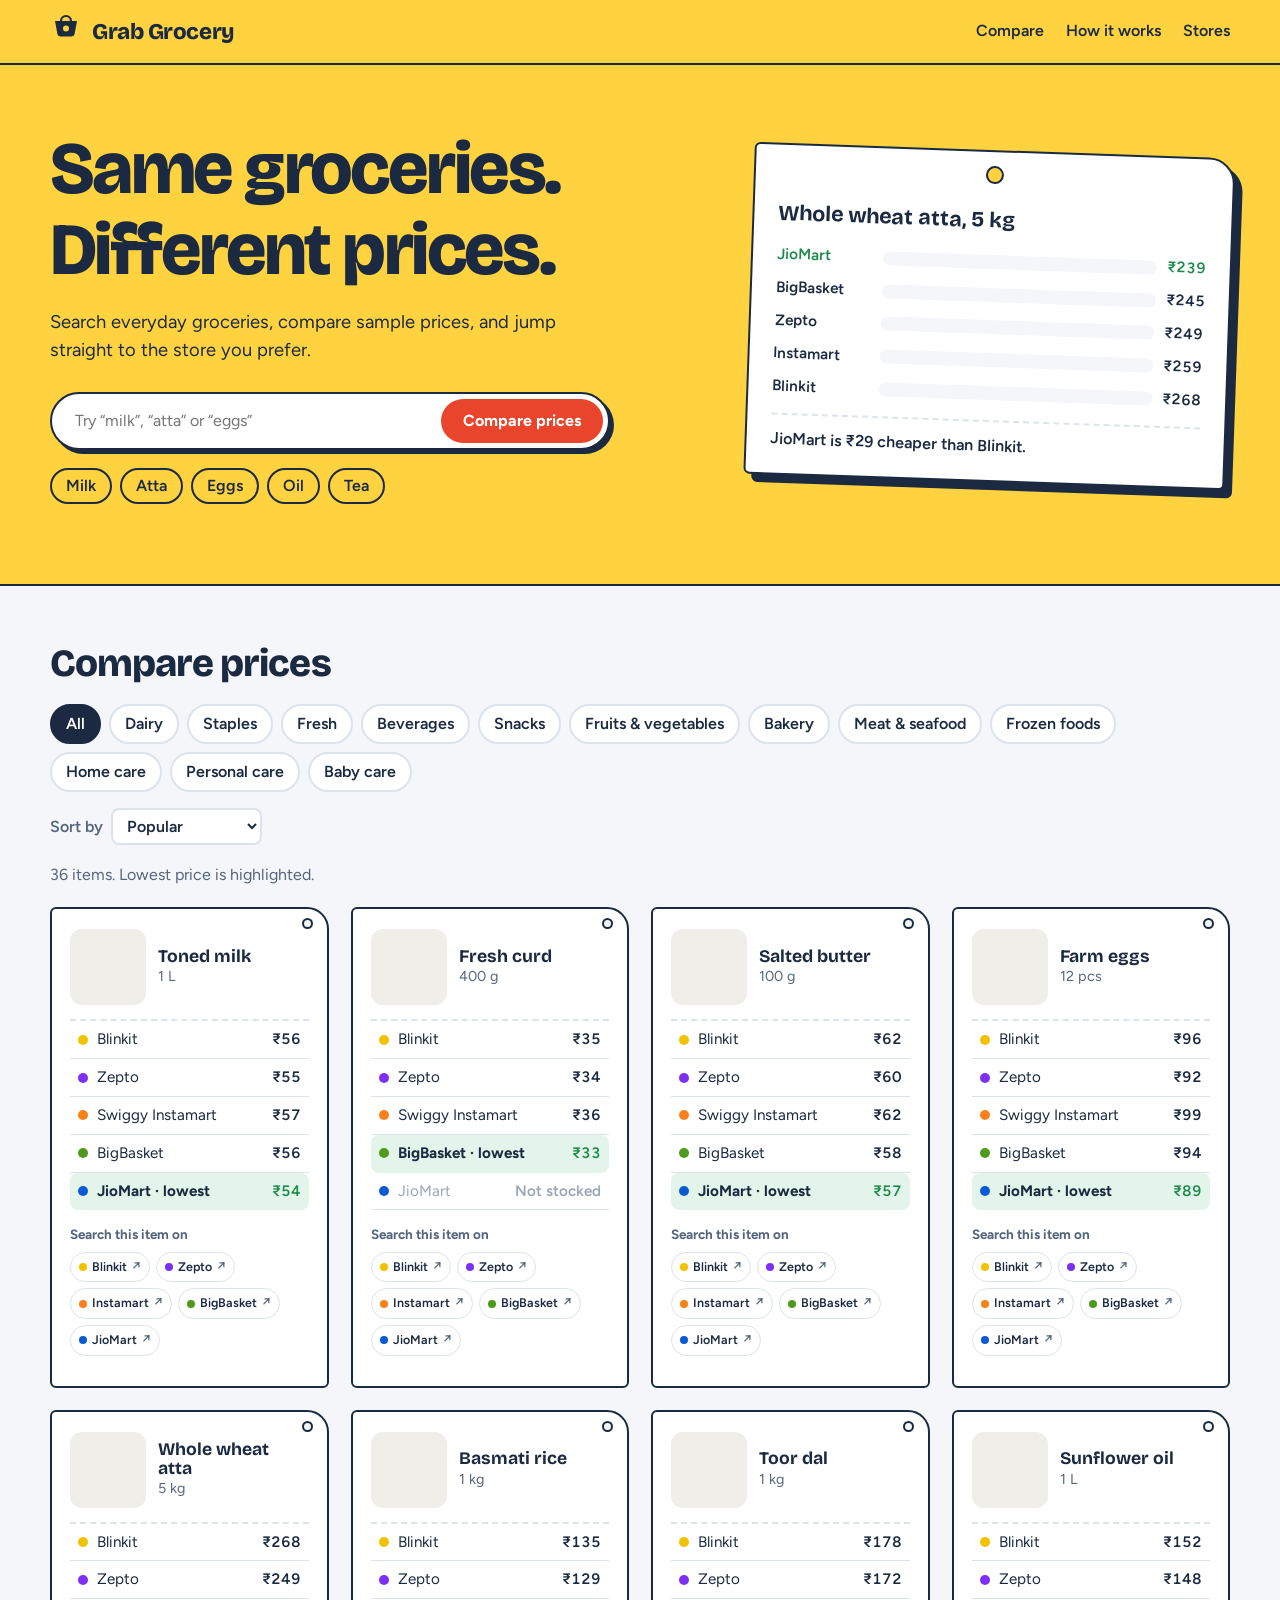
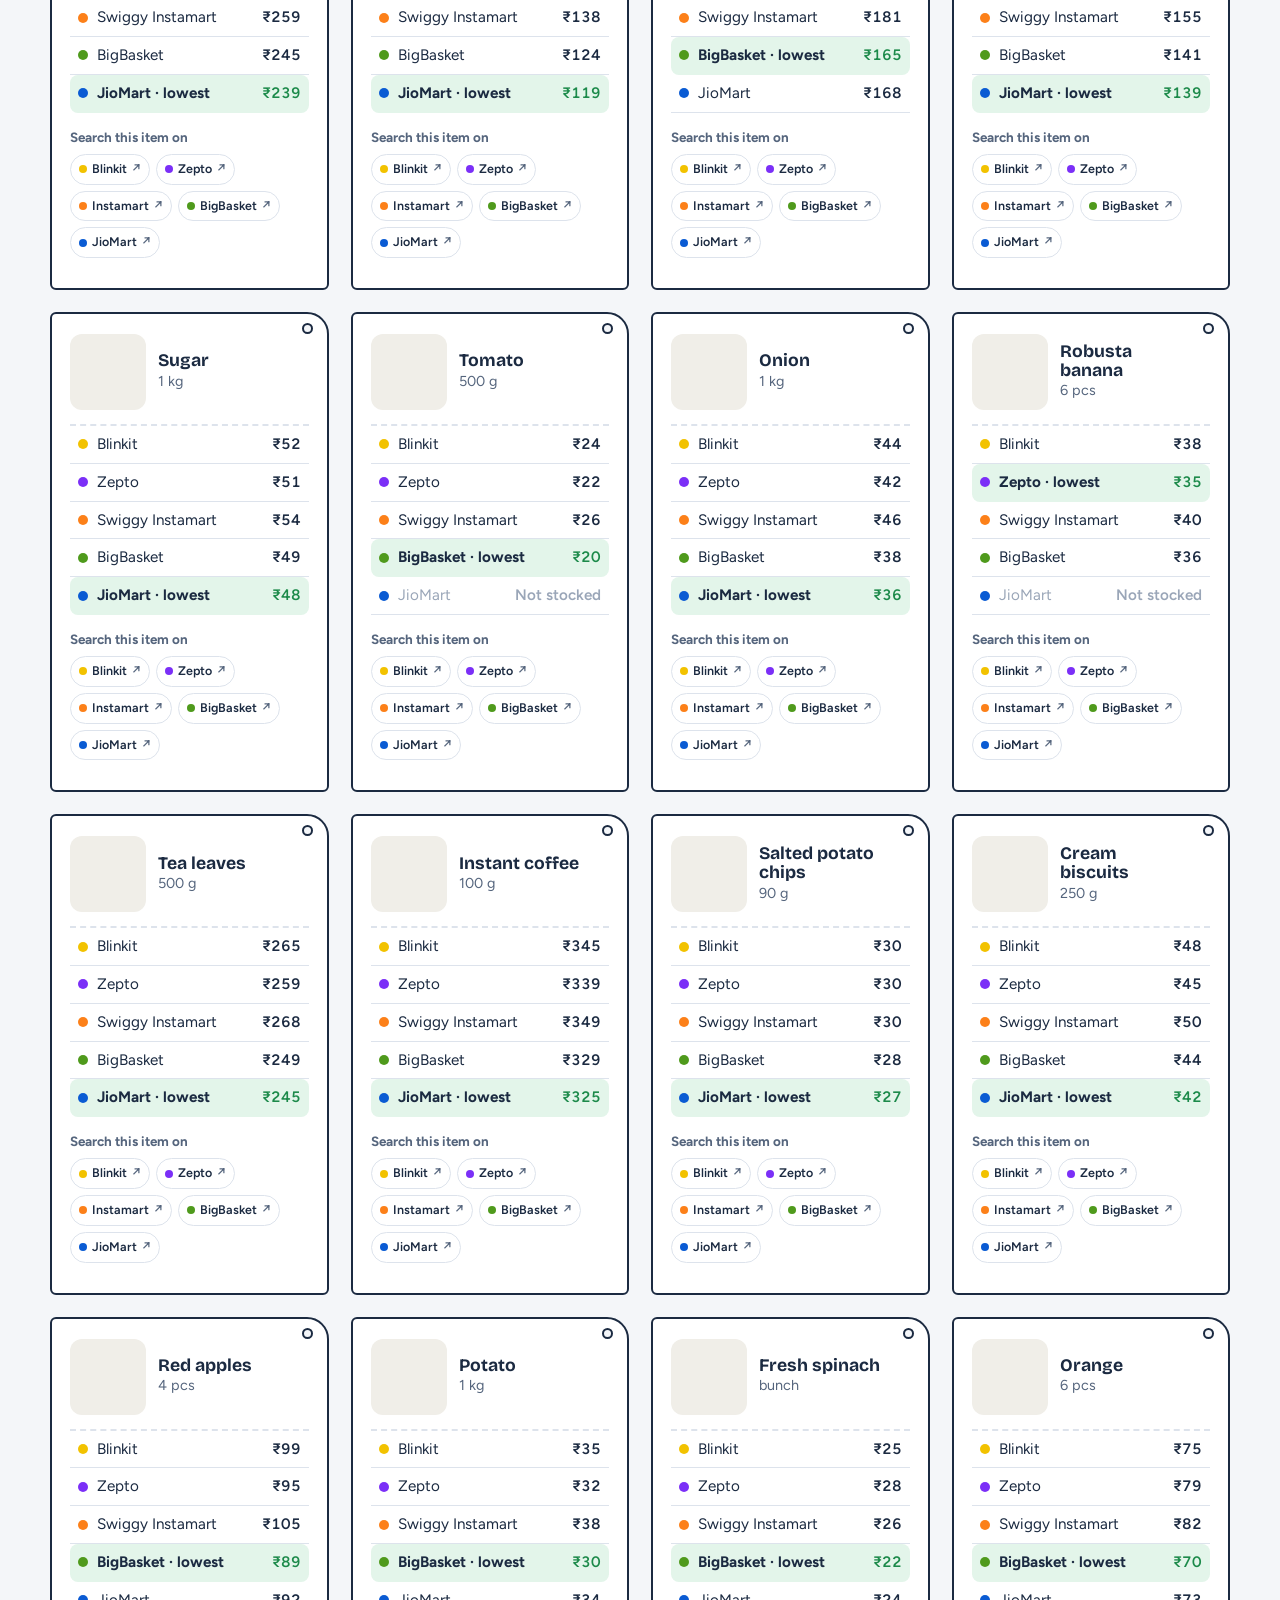
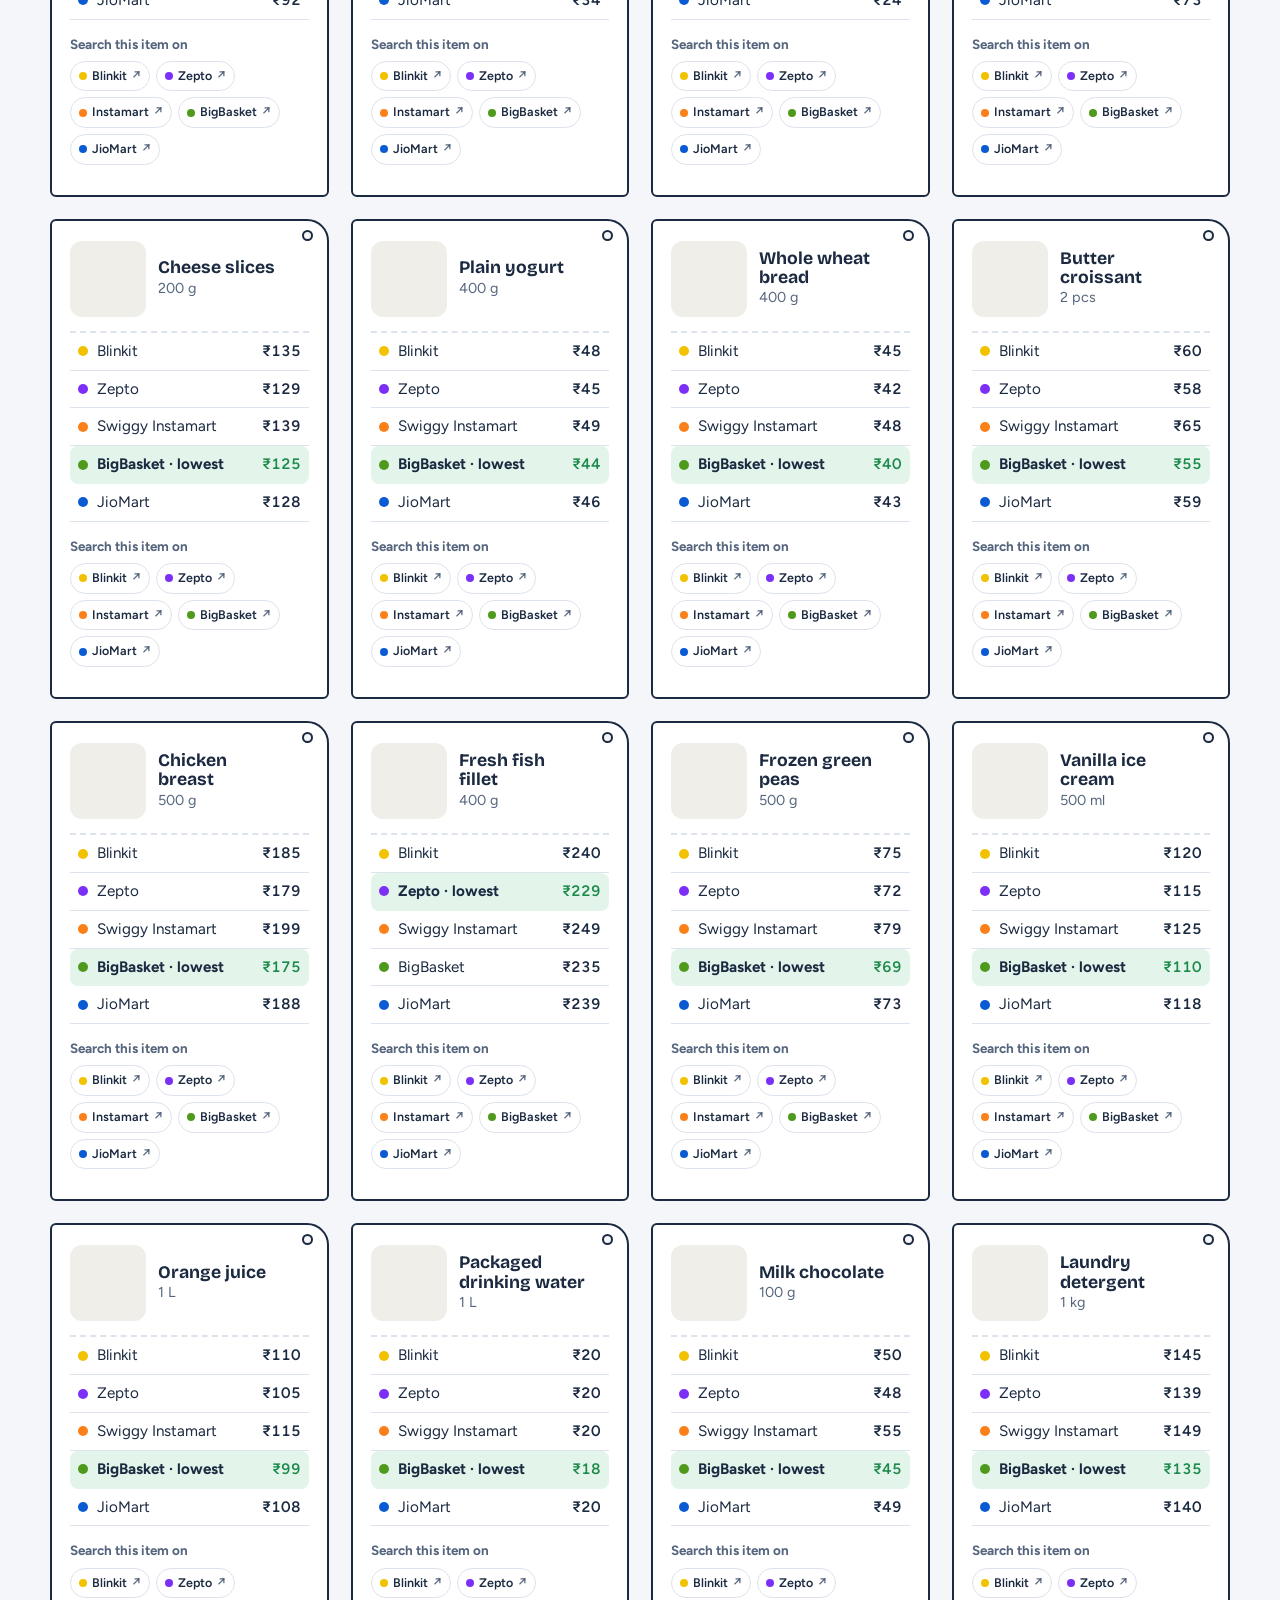
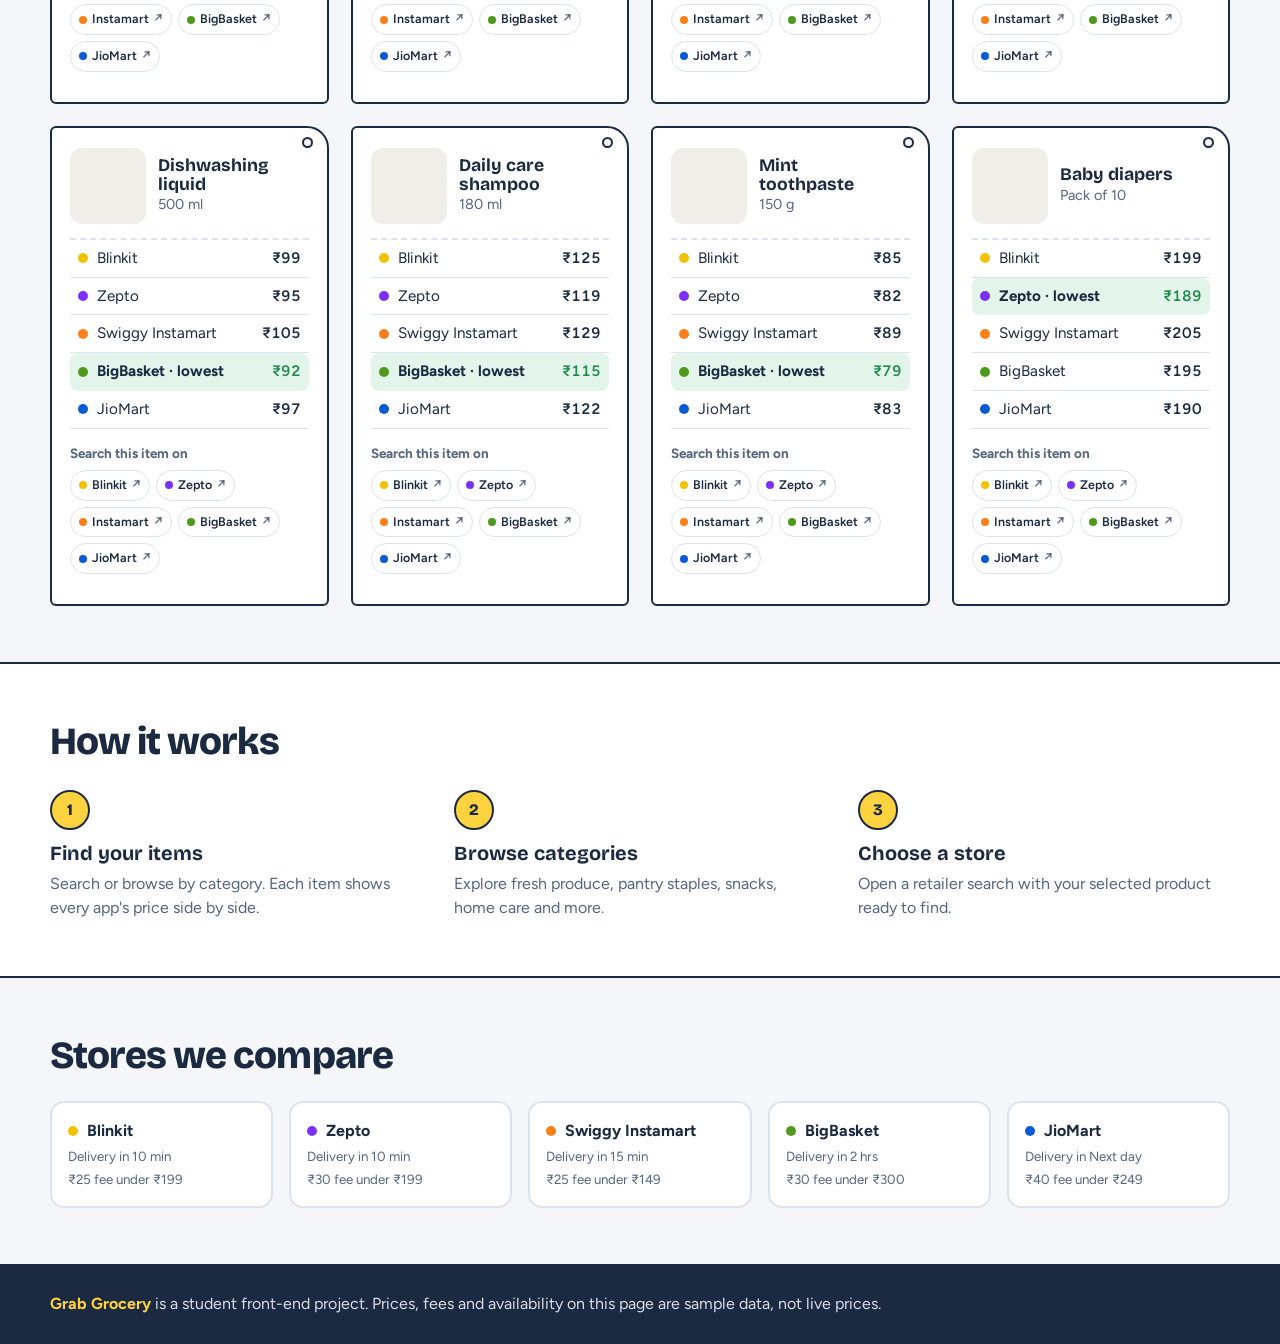
==== index.html @ 18105a71 "first commit" ====
<!DOCTYPE html>
<html lang="en">
<head>
  <meta charset="UTF-8" />
  <meta name="viewport" content="width=device-width, initial-scale=1" />
  <title>Grab Grocery – Compare grocery prices across apps</title>
  <meta name="description" content="Browse grocery categories, compare sample prices, and search products across popular delivery apps." />
  <link rel="preconnect" href="https://fonts.googleapis.com" />
  <link rel="preconnect" href="https://fonts.gstatic.com" crossorigin />
  <link href="https://fonts.googleapis.com/css2?family=Bricolage+Grotesque:opsz,wght@12..96,500;12..96,700;12..96,800&family=Figtree:wght@400;500;600;700&display=swap" rel="stylesheet" />
  <link rel="stylesheet" href="style.css" />
</head>
<body>

  <header class="site-header">
    <a class="brand" href="#top" aria-label="Grab Grocery home">
      <span class="brand-mark" aria-hidden="true">
        <svg viewBox="0 0 32 32" width="32" height="32"><path d="M5 9h22l-2.4 13a3 3 0 0 1-3 2.4H10.4a3 3 0 0 1-3-2.4L5 9Z" fill="#1B2A41"/><path d="M11 9a5 5 0 0 1 10 0" fill="none" stroke="#1B2A41" stroke-width="2.2" stroke-linecap="round"/><circle cx="16" cy="16.5" r="3" fill="#FFD23F"/></svg>
      </span>
      <span class="brand-name">Grab Grocery</span>
    </a>
    <nav class="nav" aria-label="Main">
      <a href="#products">Compare</a>
      <a href="#how">How it works</a>
      <a href="#stores">Stores</a>
    </nav>
  </header>

  <main id="top">

    <!-- HERO -->
    <section class="hero">
      <div class="hero-text">
        <h1>Same groceries.<br />Different prices.</h1>
        <p class="hero-sub">Search everyday groceries, compare sample prices, and jump straight to the store you prefer.</p>

        <form class="hero-search" id="heroSearch" role="search">
          <label class="visually-hidden" for="searchInput">Search groceries</label>
          <input id="searchInput" type="search" placeholder="Try “milk”, “atta” or “eggs”" autocomplete="off" />
          <button type="submit">Compare prices</button>
        </form>

        <ul class="quick-picks" aria-label="Popular searches">
          <li><button type="button" data-search="milk">Milk</button></li>
          <li><button type="button" data-search="atta">Atta</button></li>
          <li><button type="button" data-search="eggs">Eggs</button></li>
          <li><button type="button" data-search="oil">Oil</button></li>
          <li><button type="button" data-search="tea">Tea</button></li>
        </ul>
      </div>

      <aside class="hero-tag" aria-label="Example price comparison">
        <div class="tag-hole" aria-hidden="true"></div>
        <p class="tag-item">Toned milk, 1 L</p>
        <ul class="tag-bars" id="heroBars"></ul>
        <p class="tag-note" id="heroNote"></p>
      </aside>
    </section>

    <!-- PRODUCTS -->
    <section class="shop" id="products">
      <div class="shop-head">
        <h2>Compare prices</h2>
        <div class="controls">
          <div class="chips" id="chips" role="tablist" aria-label="Categories"></div>
          <label class="sort">
            <span>Sort by</span>
            <select id="sortSelect">
              <option value="relevance">Popular</option>
              <option value="saving">Biggest saving</option>
              <option value="low">Lowest price</option>
              <option value="name">Name A–Z</option>
            </select>
          </label>
        </div>
      </div>

      <p class="result-line" id="resultLine" aria-live="polite"></p>
      <div class="grid" id="grid"></div>
      <div class="empty" id="empty" hidden>
        <p><strong>No items match that search.</strong></p>
        <p>Check the spelling, or clear the search to see everything.</p>
        <button type="button" id="clearSearch">Clear search</button>
      </div>
    </section>

    <!-- HOW -->
    <section class="how" id="how">
      <h2>How it works</h2>
      <ol class="steps">
        <li><h3>Find your items</h3><p>Search or browse by category. Each item shows every app's price side by side.</p></li>
        <li><h3>Browse categories</h3><p>Explore fresh produce, pantry staples, snacks, home care and more.</p></li>
        <li><h3>Choose a store</h3><p>Open a retailer search with your selected product ready to find.</p></li>
      </ol>
    </section>

    <!-- STORES -->
    <section class="stores" id="stores">
      <h2>Stores we compare</h2>
      <ul class="store-list" id="storeList"></ul>
    </section>
  </main>

  <footer class="site-footer">
    <p><strong>Grab Grocery</strong> is a student front-end project. Prices, fees and availability on this page are sample data, not live prices.</p>
  </footer>

  <script src="script.js"></script>
</body>
</html>
---- style.css ----
/* ---------- Tokens ---------- */
:root {
  --sun: #ffd23f;
  --sun-deep: #f5b800;
  --ink: #1b2a41;
  --ink-soft: #55657d;
  --tomato: #e8452c;
  --leaf: #1c8a4a;
  --leaf-bg: #e3f5ea;
  --paper: #ffffff;
  --page: #f4f6f9;
  --line: #dde3ec;

  --font-display: "Bricolage Grotesque", "Trebuchet MS", system-ui, sans-serif;
  --font-body: "Figtree", system-ui, -apple-system, "Segoe UI", sans-serif;

  --r-sm: 8px;
  --r-md: 14px;
  --r-pill: 999px;
  --wrap: 1180px;
}

*, *::before, *::after { box-sizing: border-box; }
html { scroll-behavior: smooth; }
body {
  margin: 0;
  font-family: var(--font-body);
  font-size: 16px;
  line-height: 1.5;
  color: var(--ink);
  background: var(--page);
}
h1, h2, h3 { font-family: var(--font-display); line-height: 1.1; margin: 0; }
p { margin: 0; }
ul, ol { list-style: none; margin: 0; padding: 0; }
button, input, select { font: inherit; color: inherit; }
button { cursor: pointer; }
a { color: inherit; }
:focus-visible { outline: 3px solid var(--tomato); outline-offset: 2px; }
.visually-hidden {
  position: absolute; width: 1px; height: 1px; overflow: hidden;
  clip: rect(0 0 0 0); white-space: nowrap;
}

/* ---------- Header ---------- */
.site-header {
  position: sticky; top: 0; z-index: 20;
  display: flex; align-items: center; gap: 28px;
  padding: 12px max(20px, calc((100vw - var(--wrap)) / 2));
  background: var(--sun);
  border-bottom: 2px solid var(--ink);
}
.brand { display: flex; align-items: center; gap: 10px; text-decoration: none; }
.brand-name { font-family: var(--font-display); font-weight: 800; font-size: 1.4rem; letter-spacing: -0.02em; }
.nav { display: flex; gap: 22px; margin-left: auto; font-weight: 600; }
.nav a { text-decoration: none; padding: 4px 0; border-bottom: 2px solid transparent; }
.nav a:hover { border-bottom-color: var(--ink); }

/* ---------- Hero ---------- */
.hero {
  display: grid; grid-template-columns: 1.15fr 0.85fr; gap: 48px; align-items: center;
  padding: 64px max(20px, calc((100vw - var(--wrap)) / 2)) 80px;
  background: var(--sun);
  border-bottom: 2px solid var(--ink);
}
.hero h1 { font-size: clamp(2.6rem, 6vw, 4.6rem); font-weight: 800; letter-spacing: -0.035em; }
.hero-sub { margin-top: 18px; max-width: 46ch; font-size: 1.15rem; }

.hero-search {
  display: flex; margin-top: 28px; max-width: 560px;
  background: #fff; border: 2px solid var(--ink); border-radius: var(--r-pill);
  padding: 5px; box-shadow: 4px 4px 0 var(--ink);
}
.hero-search input {
  flex: 1; min-width: 0; border: 0; background: transparent; padding: 10px 18px; outline: none;
}
.hero-search input:focus-visible { outline: none; }
.hero-search:focus-within { outline: 3px solid var(--tomato); outline-offset: 3px; }
.hero-search button {
  border: 0; background: var(--tomato); color: #fff; font-weight: 700;
  padding: 10px 22px; border-radius: var(--r-pill);
}
.hero-search button:hover { background: #cf371f; }

.quick-picks { display: flex; flex-wrap: wrap; gap: 8px; margin-top: 18px; }
.quick-picks button {
  background: transparent; border: 2px solid var(--ink); border-radius: var(--r-pill);
  padding: 4px 14px; font-weight: 600;
}
.quick-picks button:hover { background: var(--ink); color: var(--sun); }

/* The hero's price tag */
.hero-tag {
  position: relative; background: #fff; border: 2px solid var(--ink);
  border-radius: 6px 26px 6px 6px; padding: 52px 24px 22px;
  box-shadow: 8px 8px 0 var(--ink); transform: rotate(2deg);
}
.tag-hole {
  position: absolute; top: 14px; left: 50%; width: 18px; height: 18px; margin-left: -9px;
  border-radius: 50%; background: var(--sun); border: 2px solid var(--ink);
}
.tag-item { font-family: var(--font-display); font-weight: 700; font-size: 1.35rem; margin-bottom: 14px; }
.tag-bars { display: grid; gap: 10px; }
.tag-bars li { display: grid; grid-template-columns: 96px 1fr auto; align-items: center; gap: 10px; font-weight: 600; font-size: 0.95rem; }
.bar-track { height: 14px; background: var(--page); border-radius: var(--r-pill); overflow: hidden; }
.bar-fill {
  height: 100%; width: 0; background: var(--ink-soft); border-radius: var(--r-pill);
  transition: width 0.9s cubic-bezier(.2,.8,.2,1);
}
.tag-bars li.cheapest .bar-fill { background: var(--leaf); }
.tag-bars li.cheapest { color: var(--leaf); }
.tag-note { margin-top: 16px; padding-top: 12px; border-top: 2px dashed var(--line); font-weight: 600; }

/* ---------- Shop ---------- */
.shop, .how, .stores { padding: 56px max(20px, calc((100vw - var(--wrap)) / 2)); }
.shop-head { display: flex; flex-wrap: wrap; align-items: end; justify-content: space-between; gap: 20px; }
.shop h2, .how h2, .stores h2 { font-size: clamp(1.8rem, 3.5vw, 2.4rem); font-weight: 800; letter-spacing: -0.025em; }
.controls { display: flex; flex-wrap: wrap; align-items: center; gap: 16px; }
.chips { display: flex; flex-wrap: wrap; gap: 8px; }
.chip {
  background: #fff; border: 2px solid var(--line); border-radius: var(--r-pill);
  padding: 6px 14px; font-weight: 600;
}
.chip:hover { border-color: var(--ink); }
.chip[aria-selected="true"] { background: var(--ink); border-color: var(--ink); color: #fff; }
.sort { display: flex; align-items: center; gap: 8px; font-weight: 600; color: var(--ink-soft); }
.sort select {
  border: 2px solid var(--line); border-radius: var(--r-sm); padding: 6px 10px; background: #fff; color: var(--ink);
}
.result-line { margin: 18px 0 20px; color: var(--ink-soft); }

.grid { display: grid; grid-template-columns: repeat(auto-fill, minmax(255px, 1fr)); gap: 22px; }

/* Product = shelf price tag */
.card {
  position: relative; background: var(--paper);
  border: 2px solid var(--ink); border-radius: 6px 22px 6px 6px;
  padding: 20px 18px 16px; display: flex; flex-direction: column;
}
.card::before {
  content: ""; position: absolute; top: 9px; right: 14px; width: 11px; height: 11px;
  border-radius: 50%; background: var(--page); border: 2px solid var(--ink);
}
.card-top { display: flex; gap: 12px; align-items: center; padding-right: 22px; }
.product-image { width: 76px; height: 76px; flex: 0 0 76px; border-radius: 12px; object-fit: cover; background: #f0eee8; }
.card h3 { font-size: 1.1rem; font-weight: 700; }
.size { color: var(--ink-soft); font-size: 0.9rem; }

.prices { margin: 14px 0; border-top: 2px dashed var(--line); }
.prices li {
  display: grid; grid-template-columns: 10px 1fr auto; align-items: center; gap: 9px;
  padding: 7px 8px; border-bottom: 1px solid var(--line); font-size: 0.95rem;
}
.dot { width: 10px; height: 10px; border-radius: 50%; }
.prices .best { background: var(--leaf-bg); border-radius: var(--r-sm); border-bottom-color: transparent; font-weight: 700; }
.prices .best .price { color: var(--leaf); }
.prices .out { color: #9aa6b8; }
.price { font-weight: 600; font-variant-numeric: tabular-nums; }

.store-choices { margin: 0 0 14px; }
.store-choices > p { color: var(--ink-soft); font-size: 0.84rem; font-weight: 700; margin-bottom: 7px; }
.store-choices > div { display: flex; flex-wrap: wrap; gap: 6px; }
.store-choice {
  display: inline-flex; align-items: center; gap: 5px; padding: 5px 8px;
  border: 1px solid var(--line); border-radius: var(--r-pill); background: #fff;
  color: var(--ink); font-size: 0.78rem; font-weight: 600; text-decoration: none;
}
.store-choice:hover { border-color: var(--ink); background: var(--page); }
.store-choice .dot { width: 8px; height: 8px; }
.store-choice > span:last-child { color: var(--ink-soft); }


.empty { text-align: center; padding: 56px 0; color: var(--ink-soft); }
.empty button { margin-top: 14px; background: var(--ink); color: #fff; border: 0; padding: 9px 20px; border-radius: var(--r-pill); font-weight: 700; }

/* ---------- How / Stores ---------- */
.how { background: #fff; border-block: 2px solid var(--ink); }
.steps { display: grid; grid-template-columns: repeat(3, 1fr); gap: 32px; margin-top: 28px; counter-reset: step; }
.steps li { counter-increment: step; position: relative; padding-top: 52px; }
.steps li::before {
  content: counter(step); position: absolute; top: 0; left: 0;
  width: 40px; height: 40px; display: grid; place-items: center;
  background: var(--sun); border: 2px solid var(--ink); border-radius: 50%;
  font-family: var(--font-display); font-weight: 800;
}
.steps h3 { font-size: 1.25rem; margin-bottom: 8px; }
.steps p { color: var(--ink-soft); max-width: 36ch; }

.store-list { display: grid; grid-template-columns: repeat(auto-fit, minmax(200px, 1fr)); gap: 16px; margin-top: 24px; }
.store-list li { background: #fff; border: 2px solid var(--line); border-radius: var(--r-md); padding: 16px; display: grid; gap: 4px; }
.store-list .store-name { display: flex; align-items: center; gap: 9px; font-weight: 700; }
.store-list small { color: var(--ink-soft); }

.site-footer { background: var(--ink); color: #d8dfeb; padding: 28px max(20px, calc((100vw - var(--wrap)) / 2)); }
.site-footer strong { color: var(--sun); }

/* ---------- Responsive ---------- */
@media (max-width: 860px) {
  .hero { grid-template-columns: 1fr; padding-bottom: 56px; }
  .hero-tag { transform: none; max-width: 480px; }
  .steps { grid-template-columns: 1fr; }
  .nav { display: none; }
}
@media (max-width: 480px) {
  .hero-search { flex-direction: column; border-radius: var(--r-md); gap: 6px; }
  .hero-search button { width: 100%; }
  .tag-bars li { grid-template-columns: 82px 1fr auto; font-size: 0.88rem; }
}
@media (prefers-reduced-motion: reduce) {
  * { animation: none !important; transition: none !important; scroll-behavior: auto !important; }
}
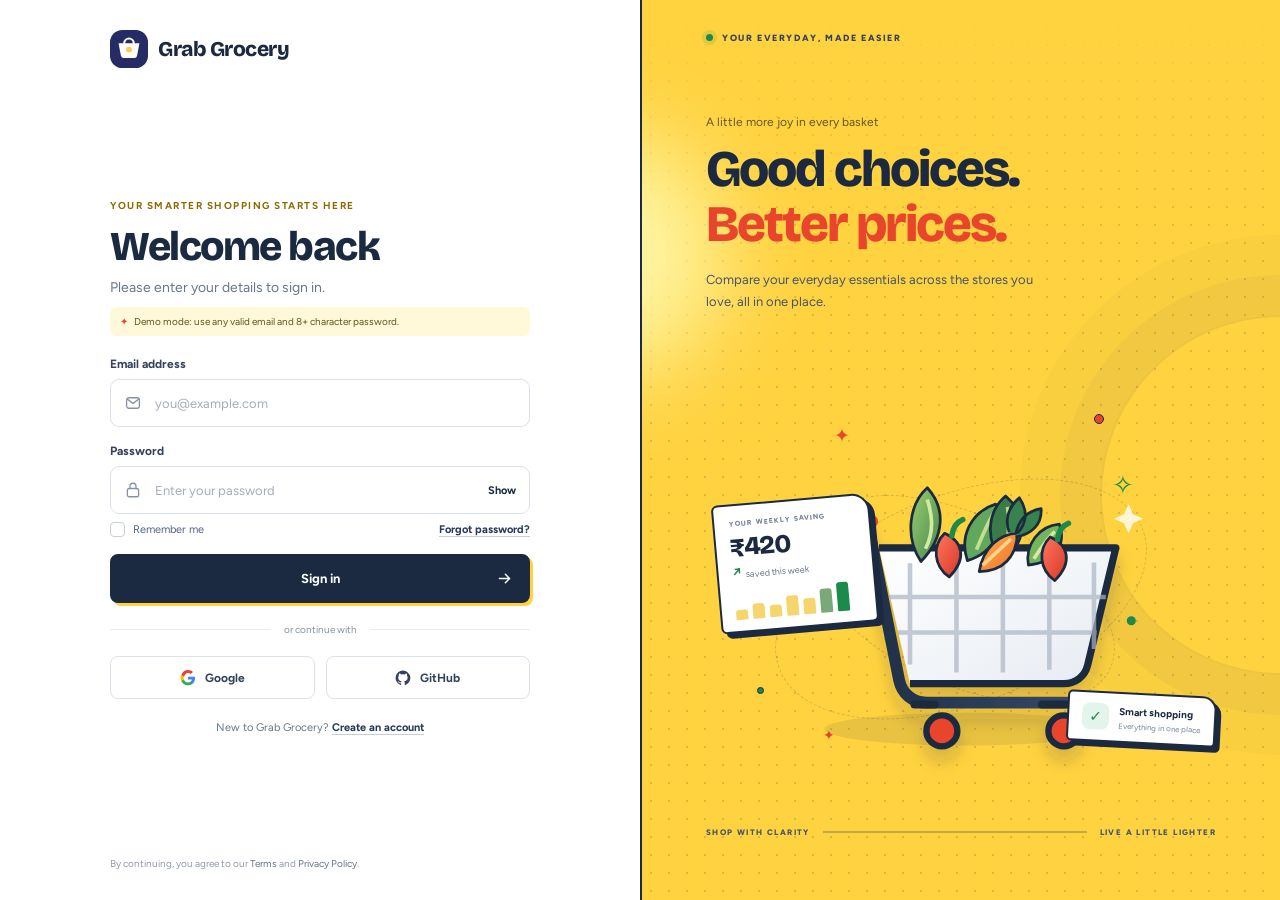
==== commit 2aeb1879: "Update website pages and add login and profile features" ====
--- a/index.html
+++ b/index.html
@@ -1,110 +1,114 @@
-<!DOCTYPE html>
+﻿<!doctype html>
 <html lang="en">
 <head>
-  <meta charset="UTF-8" />
-  <meta name="viewport" content="width=device-width, initial-scale=1" />
-  <title>Grab Grocery – Compare grocery prices across apps</title>
-  <meta name="description" content="Browse grocery categories, compare sample prices, and search products across popular delivery apps." />
-  <link rel="preconnect" href="https://fonts.googleapis.com" />
-  <link rel="preconnect" href="https://fonts.gstatic.com" crossorigin />
-  <link href="https://fonts.googleapis.com/css2?family=Bricolage+Grotesque:opsz,wght@12..96,500;12..96,700;12..96,800&family=Figtree:wght@400;500;600;700&display=swap" rel="stylesheet" />
-  <link rel="stylesheet" href="style.css" />
+  <meta charset="utf-8">
+  <meta name="viewport" content="width=device-width, initial-scale=1">
+  <meta name="theme-color" content="#f8f9fd">
+  <title>Sign in &#183; Grab Grocery</title>
+  <meta name="description" content="Sign in to your Grab Grocery account.">
+  <link rel="preconnect" href="https://fonts.googleapis.com">
+  <link rel="preconnect" href="https://fonts.gstatic.com" crossorigin>
+  <link href="https://fonts.googleapis.com/css2?family=Figtree:wght@400;500;600;700&family=Bricolage+Grotesque:opsz,wght@12..96,500;12..96,700;12..96,800&display=swap" rel="stylesheet">
+  <link rel="stylesheet" href="login.css">
 </head>
 <body>
+  <main class="auth-layout" data-mode="demo">
+    <section class="form-panel" aria-labelledby="welcome-title">
+      <div class="form-inner">
+        <a class="brand" href="shop.html" aria-label="Grab Grocery home">
+          <span class="brand-icon" aria-hidden="true"><svg viewBox="0 0 40 40"><rect width="40" height="40" rx="13" fill="#242b65"/><path d="M9 14h22l-2.5 13.2a3 3 0 0 1-3 2.4H14.5a3 3 0 0 1-3-2.4L9 14Z" fill="#fff"/><path d="M15 14a5 5 0 0 1 10 0" fill="none" stroke="#fff" stroke-width="2.2" stroke-linecap="round"/><circle cx="20" cy="20.5" r="3" fill="#ffc94f"/></svg></span>
+          <span>Grab Grocery</span>
+        </a>
 
-  <header class="site-header">
-    <a class="brand" href="#top" aria-label="Grab Grocery home">
-      <span class="brand-mark" aria-hidden="true">
-        <svg viewBox="0 0 32 32" width="32" height="32"><path d="M5 9h22l-2.4 13a3 3 0 0 1-3 2.4H10.4a3 3 0 0 1-3-2.4L5 9Z" fill="#1B2A41"/><path d="M11 9a5 5 0 0 1 10 0" fill="none" stroke="#1B2A41" stroke-width="2.2" stroke-linecap="round"/><circle cx="16" cy="16.5" r="3" fill="#FFD23F"/></svg>
-      </span>
-      <span class="brand-name">Grab Grocery</span>
-    </a>
-    <nav class="nav" aria-label="Main">
-      <a href="#products">Compare</a>
-      <a href="#how">How it works</a>
-      <a href="#stores">Stores</a>
-    </nav>
-  </header>
+        <div class="form-content">
+          <p class="eyebrow">YOUR SMARTER SHOPPING STARTS HERE</p>
+          <h1 id="welcome-title">Welcome back</h1>
+          <p class="intro">Please enter your details to sign in.</p>
+          <p class="demo-note"><span aria-hidden="true">&#10022;</span> Demo mode: use any valid email and 8+ character password.</p>
 
-  <main id="top">
+          <form id="loginForm" novalidate>
+            <div class="field-group">
+              <label for="email">Email address</label>
+              <div class="input-wrap">
+                <svg class="field-icon" aria-hidden="true" viewBox="0 0 24 24"><rect x="3.5" y="5" width="17" height="14" rx="3"/><path d="m4.5 7 7.5 5.5L19.5 7"/></svg>
+                <input id="email" name="email" type="email" autocomplete="email" placeholder="you@example.com" required aria-describedby="emailError" />
+              </div>
+              <p class="field-error" id="emailError"></p>
+            </div>
+            <div class="field-group">
+              <label for="password">Password</label>
+              <div class="input-wrap">
+                <svg class="field-icon" aria-hidden="true" viewBox="0 0 24 24"><rect x="4.5" y="10" width="15" height="11" rx="2.5"/><path d="M8 10V7a4 4 0 0 1 8 0v3"/></svg>
+                <input id="password" name="password" type="password" autocomplete="current-password" placeholder="Enter your password" required aria-describedby="passwordError" />
+                <button class="show-password" id="togglePassword" type="button" aria-label="Show password" aria-pressed="false">Show</button>
+              </div>
+              <p class="field-error" id="passwordError"></p>
+            </div>
+            <div class="form-options">
+              <label class="remember"><input type="checkbox" name="remember" id="remember"><span class="custom-check" aria-hidden="true"></span><span>Remember me</span></label>
+              <a href="#forgot-password" class="text-link" data-unconfigured="Password recovery">Forgot password?</a>
+            </div>
+            <p class="form-error" id="formError" role="alert" aria-live="polite"></p>
+            <button class="submit-button" id="submitButton" type="submit"><span class="button-label">Sign in</span><span class="spinner" aria-hidden="true"></span><svg class="button-arrow" aria-hidden="true" viewBox="0 0 20 20"><path d="M4 10h12m-5-5 5 5-5 5"/></svg></button>
+          </form>
 
-    <!-- HERO -->
-    <section class="hero">
-      <div class="hero-text">
-        <h1>Same groceries.<br />Different prices.</h1>
-        <p class="hero-sub">Search everyday groceries, compare sample prices, and jump straight to the store you prefer.</p>
-
-        <form class="hero-search" id="heroSearch" role="search">
-          <label class="visually-hidden" for="searchInput">Search groceries</label>
-          <input id="searchInput" type="search" placeholder="Try “milk”, “atta” or “eggs”" autocomplete="off" />
-          <button type="submit">Compare prices</button>
-        </form>
-
-        <ul class="quick-picks" aria-label="Popular searches">
-          <li><button type="button" data-search="milk">Milk</button></li>
-          <li><button type="button" data-search="atta">Atta</button></li>
-          <li><button type="button" data-search="eggs">Eggs</button></li>
-          <li><button type="button" data-search="oil">Oil</button></li>
-          <li><button type="button" data-search="tea">Tea</button></li>
-        </ul>
-      </div>
-
-      <aside class="hero-tag" aria-label="Example price comparison">
-        <div class="tag-hole" aria-hidden="true"></div>
-        <p class="tag-item">Toned milk, 1 L</p>
-        <ul class="tag-bars" id="heroBars"></ul>
-        <p class="tag-note" id="heroNote"></p>
-      </aside>
-    </section>
-
-    <!-- PRODUCTS -->
-    <section class="shop" id="products">
-      <div class="shop-head">
-        <h2>Compare prices</h2>
-        <div class="controls">
-          <div class="chips" id="chips" role="tablist" aria-label="Categories"></div>
-          <label class="sort">
-            <span>Sort by</span>
-            <select id="sortSelect">
-              <option value="relevance">Popular</option>
-              <option value="saving">Biggest saving</option>
-              <option value="low">Lowest price</option>
-              <option value="name">Name A–Z</option>
-            </select>
-          </label>
+          <div class="divider"><span>or continue with</span></div>
+          <div class="social-actions">
+            <button class="social-button" type="button" data-provider="google"><svg viewBox="0 0 24 24" aria-hidden="true"><path fill="#4285F4" d="M22.56 12.25c0-.78-.07-1.53-.2-2.25H12v4.26h5.92a5.06 5.06 0 0 1-2.2 3.32v2.77h3.57c2.08-1.91 3.27-4.73 3.27-8.1Z"/><path fill="#34A853" d="M12 23c2.97 0 5.46-.98 7.28-2.65l-3.57-2.77c-.99.66-2.25 1.06-3.71 1.06-2.86 0-5.29-1.93-6.16-4.53H2.15v2.84A11 11 0 0 0 12 23Z"/><path fill="#FBBC05" d="M5.84 14.11a6.6 6.6 0 0 1 0-4.22V7.05H2.15a11 11 0 0 0 0 9.9l3.69-2.84Z"/><path fill="#EA4335" d="M12 4.36c1.62 0 3.06.56 4.2 1.64l3.15-3.15C17.45 1.09 14.97 0 12 0A11 11 0 0 0 2.15 7.05l3.69 2.84C6.71 7.29 9.14 4.36 12 4.36Z"/></svg>Google</button>
+            <button class="social-button" type="button" data-provider="github"><svg viewBox="0 0 24 24" aria-hidden="true" fill="currentColor"><path d="M12 .9a11.1 11.1 0 0 0-3.51 21.63c.55.1.76-.24.76-.53v-2.06c-3.1.67-3.76-1.31-3.76-1.31-.5-1.28-1.23-1.62-1.23-1.62-1-.69.08-.68.08-.68 1.1.08 1.68 1.13 1.68 1.13.98 1.67 2.57 1.19 3.2.91.1-.71.39-1.19.7-1.46-2.48-.28-5.09-1.24-5.09-5.52 0-1.22.44-2.21 1.13-2.99-.12-.28-.49-1.42.11-2.95 0 0 .92-.3 3.05 1.14a10.6 10.6 0 0 1 5.55 0c2.12-1.44 3.04-1.14 3.04-1.14.6 1.53.23 2.67.12 2.95.7.78 1.12 1.77 1.12 2.99 0 4.29-2.61 5.23-5.1 5.51.4.35.75 1.03.75 2.08V22c0 .29.2.64.77.53A11.1 11.1 0 0 0 12 .9Z"/></svg>GitHub</button>
+          </div>
+          <p class="signup-prompt">New to Grab Grocery? <a class="text-link" href="#sign-up" data-unconfigured="Account creation">Create an account</a></p>
         </div>
-      </div>
-
-      <p class="result-line" id="resultLine" aria-live="polite"></p>
-      <div class="grid" id="grid"></div>
-      <div class="empty" id="empty" hidden>
-        <p><strong>No items match that search.</strong></p>
-        <p>Check the spelling, or clear the search to see everything.</p>
-        <button type="button" id="clearSearch">Clear search</button>
+        <p class="legal">By continuing, you agree to our <a href="#terms" data-unconfigured="Terms of service">Terms</a> and <a href="#privacy" data-unconfigured="Privacy policy">Privacy Policy</a>.</p>
       </div>
     </section>
 
-    <!-- HOW -->
-    <section class="how" id="how">
-      <h2>How it works</h2>
-      <ol class="steps">
-        <li><h3>Find your items</h3><p>Search or browse by category. Each item shows every app's price side by side.</p></li>
-        <li><h3>Browse categories</h3><p>Explore fresh produce, pantry staples, snacks, home care and more.</p></li>
-        <li><h3>Choose a store</h3><p>Open a retailer search with your selected product ready to find.</p></li>
-      </ol>
-    </section>
-
-    <!-- STORES -->
-    <section class="stores" id="stores">
-      <h2>Stores we compare</h2>
-      <ul class="store-list" id="storeList"></ul>
-    </section>
+    <aside class="visual-panel" aria-label="Shop smarter with Grab Grocery">
+      <div class="visual-glow glow-one"></div><div class="visual-glow glow-two"></div>
+      <div class="visual-topline"><span class="live-dot"></span> YOUR EVERYDAY, MADE EASIER</div>
+      <div class="visual-copy"><p class="visual-kicker">A little more joy in every basket</p><h2>Good choices.<br><span>Better prices.</span></h2><p>Compare your everyday essentials across the stores you love, all in one place.</p></div>
+      <div class="art-scene" aria-hidden="true">
+        <div class="orbit orbit-a"></div><div class="orbit orbit-b"></div>
+        <span class="spark spark-a">&#10022;</span><span class="spark spark-b">&#10023;</span><span class="spark spark-c">&#10022;</span>
+        <div class="floating-card price-card"><span class="mini-label">YOUR WEEKLY SAVING</span><strong>&#8377;420</strong><span class="saved"><span>&#8599;</span> saved this week</span><div class="mini-bars"><i></i><i></i><i></i><i></i><i></i><i></i><i></i></div></div>
+        <svg class="grocery-illustration" viewBox="0 0 560 380" role="img" aria-label="Illustration of a grocery cart filled with fresh produce">
+          <defs>
+            <linearGradient id="cartBody" x1="0" y1="0" x2="1" y2="1"><stop stop-color="#fff"/><stop offset="1" stop-color="#e6ebf2"/></linearGradient>
+            <linearGradient id="cartHandle" x1="0" y1="0" x2="1" y2="0"><stop stop-color="#1b2a41"/><stop offset="1" stop-color="#354967"/></linearGradient>
+            <linearGradient id="apple" x1="0" y1="0" x2="1" y2="1"><stop stop-color="#ff765d"/><stop offset="1" stop-color="#d73827"/></linearGradient>
+            <linearGradient id="avocado" x1="0" y1="0" x2="1" y2="1"><stop stop-color="#9cce70"/><stop offset="1" stop-color="#44884c"/></linearGradient>
+            <linearGradient id="carrot" x1="0" y1="0" x2="1" y2="1"><stop stop-color="#ffb14d"/><stop offset="1" stop-color="#ef702b"/></linearGradient>
+            <filter id="cartShadow" x="-30%" y="-30%" width="160%" height="180%"><feDropShadow dx="0" dy="13" stdDeviation="8" flood-color="#1b2a41" flood-opacity=".18"/></filter>
+          </defs>
+          <ellipse cx="285" cy="321" rx="155" ry="18" fill="#24334b" opacity=".1"/>
+          <g filter="url(#cartShadow)">
+            <path d="M133 97h45l34 170c3 15 15 25 30 25h166" fill="none" stroke="url(#cartHandle)" stroke-width="13" stroke-linecap="round" stroke-linejoin="round"/>
+            <path d="M190 122h260l-31 129c-3 12-13 20-26 20H224" fill="url(#cartBody)" stroke="#1b2a41" stroke-width="8" stroke-linejoin="round"/>
+            <path d="M224 139v111M275 138v121M326 138v121M377 138v118M426 138v95M201 176h238M211 215h218" fill="none" stroke="#aab5c4" stroke-width="5" opacity=".7"/>
+            <path d="M229 294h22M369 294h26" stroke="#1b2a41" stroke-width="9" stroke-linecap="round"/>
+            <circle cx="259" cy="323" r="17" fill="#e8452c" stroke="#1b2a41" stroke-width="7"/><circle cx="393" cy="323" r="17" fill="#e8452c" stroke="#1b2a41" stroke-width="7"/>
+          </g>
+          <g stroke="#1b2a41" stroke-width="3" stroke-linejoin="round">
+            <path d="M236 137c-18-27-13-63 7-81 20 22 20 53-7 81Z" fill="url(#avocado)"/><path d="M241 123c11-21 6-41 2-54" fill="none" stroke="#d5e9a2" stroke-width="4"/>
+            <path d="M287 136c-9-27 4-53 31-62 11 28-2 53-31 62Z" fill="#61a85c"/><path d="M297 124c8-19 13-31 19-40" fill="none" stroke="#c4df91" stroke-width="4"/>
+            <path d="M325 137c-19-24-16-55 4-72 24 21 25 49-4 72Z" fill="#397c49"/><path d="M329 126c4-20 4-37 2-49" fill="none" stroke="#b8d986" stroke-width="4"/>
+            <path d="M354 141c-4-23 12-43 34-45 8 23-5 42-34 45Z" fill="#74b45d"/><path d="M360 134c9-14 17-24 23-30" fill="none" stroke="#d5e9a2" stroke-width="4"/>
+            <path d="M267 154c-17-12-19-34-5-48 20 9 25 28 5 48Z" fill="url(#apple)"/><path d="M270 109c1-10 5-15 12-18" fill="none" stroke="#1c8a4a" stroke-width="6" stroke-linecap="round"/>
+            <path d="M383 158c-17-12-19-34-5-48 20 9 25 28 5 48Z" fill="url(#apple)"/><path d="M386 113c1-10 5-15 12-18" fill="none" stroke="#1c8a4a" stroke-width="6" stroke-linecap="round"/>
+            <path d="M300 148c4-26 23-42 42-42-1 26-16 42-42 42Z" fill="url(#carrot)"/><path d="m304 141 31-29" fill="none" stroke="#ffd28a" stroke-width="4"/>
+            <path d="M333 105c-6-16 1-29 11-38 10 14 8 28-2 39M340 107c4-18 15-26 28-28 1 17-10 28-28 31" fill="#37824d"/>
+          </g>
+          <circle cx="182" cy="93" r="7" fill="#e8452c"/><circle cx="467" cy="202" r="5" fill="#1c8a4a"/><path d="m464 74 5 11 11 5-11 5-5 11-5-11-11-5 11-5z" fill="#fff" opacity=".8"/>
+        </svg>
+        <div class="floating-card item-card"><span class="item-check">&#10003;</span><span><b>Smart shopping</b><small>Everything in one place</small></span></div>
+        <div class="bubble bubble-one"></div><div class="bubble bubble-two"></div>
+      </div>
+      <div class="visual-footer"><span>SHOP WITH CLARITY</span><span class="footer-line"></span><span>LIVE A LITTLE LIGHTER</span></div>
+    </aside>
   </main>
-
-  <footer class="site-footer">
-    <p><strong>Grab Grocery</strong> is a student front-end project. Prices, fees and availability on this page are sample data, not live prices.</p>
-  </footer>
-
-  <script src="script.js"></script>
+  <script src="login.js"></script>
 </body>
 </html>
+
+
+
--- a/login.css
+++ b/login.css
@@ -0,0 +1,3 @@
+﻿:root{font-family:"Figtree",sans-serif;color:#1b2a41;background:#f4f6f9;font-synthesis:none;text-rendering:optimizeLegibility;--ink:#1b2a41;--muted:#55657d;--yellow:#ffd23f;--red:#e8452c;--line:#dde3ec}*{box-sizing:border-box}body{margin:0;min-width:320px;min-height:100vh;background:#f4f6f9}button,input{font:inherit}.auth-layout{min-height:100vh;display:grid;grid-template-columns:minmax(430px,1fr) minmax(420px,1fr);background:#fff}.form-panel{display:flex;justify-content:center;min-height:100vh;padding:30px 56px}.form-inner{width:min(100%,420px);display:flex;flex-direction:column}.brand{display:inline-flex;align-items:center;align-self:flex-start;gap:10px;color:var(--ink);text-decoration:none;font:800 21px/1 "Bricolage Grotesque","Trebuchet MS",sans-serif;letter-spacing:-.5px}.brand-icon,.brand-icon svg{width:38px;height:38px;display:block}.form-content{margin:auto 0;padding:34px 0 26px}.eyebrow{font-size:10px;font-weight:700;letter-spacing:1.5px;color:#8a6b00;margin:0 0 13px}.form-content h1{font:800 clamp(34px,3.2vw,43px)/1.08 "Bricolage Grotesque","Trebuchet MS",sans-serif;letter-spacing:-1.5px;margin:0;color:var(--ink)}.intro{font-size:14px;color:#68768a;margin:10px 0 27px}.field-group{margin-top:17px}.field-group>label{display:block;font-size:12px;font-weight:700;color:#33435b;margin-bottom:8px}.input-wrap{height:48px;display:flex;align-items:center;gap:11px;padding:0 13px;border:1.5px solid #dce2eb;border-radius:9px;background:#fff;transition:border-color .2s,box-shadow .2s}.input-wrap:focus-within{border-color:#1b2a41;box-shadow:0 0 0 3px #1b2a4117}.field-icon{width:18px;height:18px;fill:none;stroke:#8793a4;stroke-width:1.7;stroke-linecap:round;stroke-linejoin:round;flex:0 0 auto}.input-wrap input{width:100%;min-width:0;height:100%;border:0;outline:0;background:transparent;color:var(--ink);font-size:13px}.input-wrap input::placeholder{color:#a4adba}.show-password{border:0;background:none;padding:6px 0 6px 8px;color:#1b2a41;font-size:11px;font-weight:700;cursor:pointer}.field-error{min-height:0;margin:0;color:#c2394c;font-size:11px}.field-error:not(:empty){margin-top:5px}.input-wrap.invalid{border-color:#dc6574}.form-options{display:flex;justify-content:space-between;align-items:center;margin:8px 0 17px;font-size:11px}.remember{display:inline-flex;align-items:center;gap:8px;cursor:pointer;color:#55657d}.remember input{position:absolute;opacity:0;width:1px;height:1px}.custom-check{width:15px;height:15px;border:1.5px solid #c7cfda;background:#fff;border-radius:4px;display:grid;place-items:center;transition:.18s}.remember input:checked+.custom-check{background:var(--ink);border-color:var(--ink)}.remember input:checked+.custom-check:after{content:"";width:7px;height:4px;border:solid white;border-width:0 0 1.6px 1.6px;transform:rotate(-45deg) translateY(-1px)}.remember input:focus-visible+.custom-check{outline:3px solid #e8452c55;outline-offset:2px}.text-link{color:#263b59;text-decoration:underline;text-decoration-color:#c3ceda;text-underline-offset:3px;font-weight:700}.text-link:hover{color:#d33d27;text-decoration-color:#d33d27}.form-error{color:#bd3346;font-size:12px;line-height:1.4;margin:0 0 9px;min-height:0}.form-error:not(:empty){padding:9px 11px;background:#fff2f3;border-radius:7px}.form-success{color:#17633e;font-size:12px;line-height:1.4;margin:0 0 9px;padding:9px 11px;background:#e5f6eb;border-radius:7px}.submit-button{height:49px;width:100%;display:flex;align-items:center;justify-content:center;gap:9px;border:2px solid var(--ink);border-radius:8px;background:var(--ink);color:white;font-size:13px;font-weight:700;box-shadow:3px 3px 0 var(--yellow);cursor:pointer;transition:transform .18s,box-shadow .18s,background .18s;position:relative}.submit-button:hover{transform:translate(-1px,-1px);box-shadow:5px 5px 0 var(--yellow);background:#263954}.submit-button:active{transform:translate(1px,1px);box-shadow:1px 1px 0 var(--yellow)}.submit-button:focus-visible,.social-button:focus-visible,.show-password:focus-visible{outline:3px solid #e8452c;outline-offset:3px}.button-arrow{width:17px;height:17px;position:absolute;right:15px;fill:none;stroke:currentColor;stroke-width:1.7;stroke-linecap:round;stroke-linejoin:round}.spinner{display:none;width:15px;height:15px;border:2px solid #ffffff70;border-top-color:white;border-radius:50%;animation:spin .7s linear infinite}.submit-button[aria-busy=true] .spinner{display:block}.submit-button[aria-busy=true] .button-arrow{display:none}.submit-button[aria-busy=true]{opacity:.86;cursor:wait}@keyframes spin{to{transform:rotate(360deg)}}.divider{display:flex;align-items:center;gap:13px;margin:20px 0;color:#8792a2;font-size:10px}.divider:before,.divider:after{content:"";height:1px;flex:1;background:#e8ecf1}.social-actions{display:grid;grid-template-columns:1fr 1fr;gap:11px}.social-button{height:43px;border:1.5px solid #dce2eb;border-radius:8px;background:white;display:flex;align-items:center;justify-content:center;gap:9px;color:#33435b;font-size:12px;font-weight:700;cursor:pointer;transition:background .18s,border-color .18s,transform .18s}.social-button:hover{background:#fffdf4;border-color:#c8ac42;transform:translateY(-1px)}.social-button svg{width:16px;height:16px}.signup-prompt{text-align:center;color:#68768a;font-size:11px;margin:22px 0 0}.legal{color:#929dad;font-size:10px;margin:0}.legal a{color:#68768a;text-decoration:none}.legal a:hover{text-decoration:underline}.visual-panel{position:relative;min-height:100vh;overflow:hidden;padding:32px clamp(34px,5vw,76px);display:flex;flex-direction:column;color:var(--ink);background:var(--yellow);border-left:2px solid var(--ink)}.visual-panel:before{content:"";position:absolute;inset:0;opacity:.16;background-image:radial-gradient(#1b2a41 1px,transparent 1px);background-size:18px 18px;mask-image:linear-gradient(to bottom,transparent,#000 28%,#000)}.visual-glow{position:absolute;border-radius:50%;pointer-events:none}.glow-one{width:360px;height:360px;right:-180px;top:35%;border:2px solid #1b2a4115;box-shadow:0 0 0 40px #1b2a4109,0 0 0 80px #1b2a4106}.glow-two{width:240px;height:240px;left:-160px;top:15%;background:#fff6a6;filter:blur(48px)}.visual-topline{position:relative;display:flex;align-items:center;gap:9px;color:#33435b;font-size:9px;font-weight:800;letter-spacing:1.6px}.live-dot{width:7px;height:7px;border-radius:50%;background:#1c8a4a;box-shadow:0 0 0 4px #1c8a4a20}.visual-copy{position:relative;margin-top:clamp(45px,8vh,88px);z-index:1}.visual-kicker{font-size:12px;color:#665724;margin:0 0 13px}.visual-copy h2{font:800 clamp(35px,4vw,53px)/1.08 "Bricolage Grotesque","Trebuchet MS",sans-serif;letter-spacing:-2px;margin:0}.visual-copy h2 span{color:#e8452c}.visual-copy>p:last-child{max-width:350px;color:#45556b;font-size:13px;line-height:1.75;margin:16px 0 0}.art-scene{position:relative;flex:1;min-height:310px;max-height:500px;margin:5px auto 8px;width:min(100%,510px)}.orbit{position:absolute;border:1.5px dashed #1b2a4130;border-radius:50%;left:50%;top:56%;transform:translate(-50%,-50%)}.orbit-a{width:390px;height:210px;transform:translate(-50%,-50%) rotate(-21deg)}.orbit-b{width:330px;height:170px;transform:translate(-50%,-50%) rotate(25deg)}.spark{position:absolute;color:#e8452c}.spark-a{top:21%;left:25%;font-size:19px}.spark-b{top:30%;right:16%;font-size:26px;color:#1c8a4a}.spark-c{bottom:15%;left:23%;font-size:14px}.basket-wrap{position:absolute;width:260px;height:230px;left:50%;top:54%;transform:translate(-50%,-50%)}.basket{position:absolute;z-index:2;left:35px;top:86px;width:190px;height:100px;overflow:hidden;background:linear-gradient(155deg,#fff,#e7edf5);clip-path:polygon(0 0,100% 0,82% 88%,20% 88%);filter:drop-shadow(5px 8px 0 #1b2a41)}.basket-lines{position:absolute;inset:0;background:repeating-linear-gradient(90deg,transparent 0 21px,#7b8ca1 22px 24px,transparent 25px 43px);opacity:.38}.basket-front{position:absolute;inset:0;background:linear-gradient(120deg,#ffffff28,transparent 42%,#55657d33)}.basket-handle{position:absolute;z-index:1;left:59px;top:47px;width:140px;height:85px;border:8px solid #1b2a41;border-bottom:0;border-radius:75px 75px 0 0}.produce{position:absolute;z-index:3;filter:drop-shadow(0 5px 1px #1b2a4140)}.produce-one{font-size:61px;left:36px;top:13px;transform:rotate(-15deg)}.produce-two{font-size:59px;left:102px;top:5px;transform:rotate(13deg)}.produce-three{font-size:62px;left:154px;top:19px;transform:rotate(12deg)}.produce-four{font-size:45px;left:87px;top:43px;transform:rotate(-17deg)}.basket-wheel{position:absolute;z-index:3;top:179px;width:19px;height:19px;border-radius:50%;background:#e8452c;border:4px solid var(--ink)}.wheel-one{left:65px}.wheel-two{right:64px}.floating-card{position:absolute;z-index:4;background:#fff;color:#1b2a41;box-shadow:5px 5px 0 #1b2a41;border:2px solid #1b2a41}.price-card{left:2%;top:36%;width:158px;padding:13px 14px 11px;border-radius:6px 18px 6px 6px;transform:rotate(-5deg)}.mini-label{display:block;color:#78869a;font-size:7px;letter-spacing:1px;font-weight:800}.price-card strong{display:block;font:800 26px "Bricolage Grotesque",sans-serif;letter-spacing:-1px;margin:4px 0 0}.saved{font-size:9px;color:#68768a}.saved span{color:#1c8a4a;font-size:13px;font-weight:700;margin-right:2px}.mini-bars{height:29px;display:flex;align-items:end;gap:5px;margin-top:9px}.mini-bars i{width:12px;border-radius:3px 3px 1px 1px;background:#f4d56e}.mini-bars i:nth-child(1){height:34%}.mini-bars i:nth-child(2){height:53%}.mini-bars i:nth-child(3){height:41%}.mini-bars i:nth-child(4){height:70%}.mini-bars i:nth-child(5){height:56%}.mini-bars i:nth-child(6){height:84%;background:#7ba878}.mini-bars i:nth-child(7){height:100%;background:#1c8a4a}.item-card{right:0;bottom:15%;display:flex;align-items:center;gap:10px;padding:10px 13px;border-radius:5px 14px 5px 5px;transform:rotate(3deg)}.item-check{width:27px;height:27px;border-radius:8px;background:#e3f5ea;color:#1c8a4a;display:grid;place-items:center;font-size:15px;font-weight:700}.item-card b,.item-card small{display:block}.item-card b{font-size:10px}.item-card small{font-size:8px;color:#78869a;margin-top:3px}.bubble{position:absolute;border-radius:50%;background:#e8452c;border:1.5px solid var(--ink)}.bubble-one{width:10px;height:10px;right:22%;top:19%}.bubble-two{width:7px;height:7px;left:10%;bottom:25%;background:#1c8a4a}.visual-footer{position:relative;display:flex;align-items:center;gap:13px;color:#45556b;font-size:8px;font-weight:800;letter-spacing:1.4px}.footer-line{height:1.5px;background:#1b2a4140;flex:1}@media(max-width:920px){.auth-layout{grid-template-columns:minmax(390px,1fr) minmax(350px,.9fr)}.form-panel{padding-inline:34px}.visual-panel{padding-inline:30px}.price-card{left:-3%}.item-card{right:-3%}}@media(max-width:740px){.auth-layout{grid-template-columns:1fr}.form-panel{min-height:100vh;padding:24px clamp(23px,8vw,60px)}.form-content{margin:auto 0;padding:45px 0 32px}.visual-panel{display:none}.form-inner{width:min(100%,430px);margin:auto}}@media(max-height:740px) and (min-width:741px){.form-panel{padding-block:20px}.form-content{padding:18px 0}.intro{margin-bottom:19px}.field-group{margin-top:12px}.signup-prompt{margin-top:15px}.visual-copy{margin-top:34px}.art-scene{min-height:250px}}@media(prefers-reduced-motion:reduce){*,*::before,*::after{scroll-behavior:auto!important;animation-duration:.01ms!important;animation-iteration-count:1!important;transition-duration:.01ms!important}}
+.demo-note{margin:-16px 0 21px;padding:8px 10px;border-radius:6px;background:#fff8d9;color:#67551a;font-size:10px}.demo-note span{color:#e8452c;margin-right:4px}
+.grocery-illustration{position:absolute;z-index:2;width:min(100%,560px);height:auto;left:50%;top:54%;transform:translate(-50%,-44%);overflow:visible}.price-card{z-index:4}.item-card{z-index:4}@media(max-width:920px){.grocery-illustration{width:108%}}
